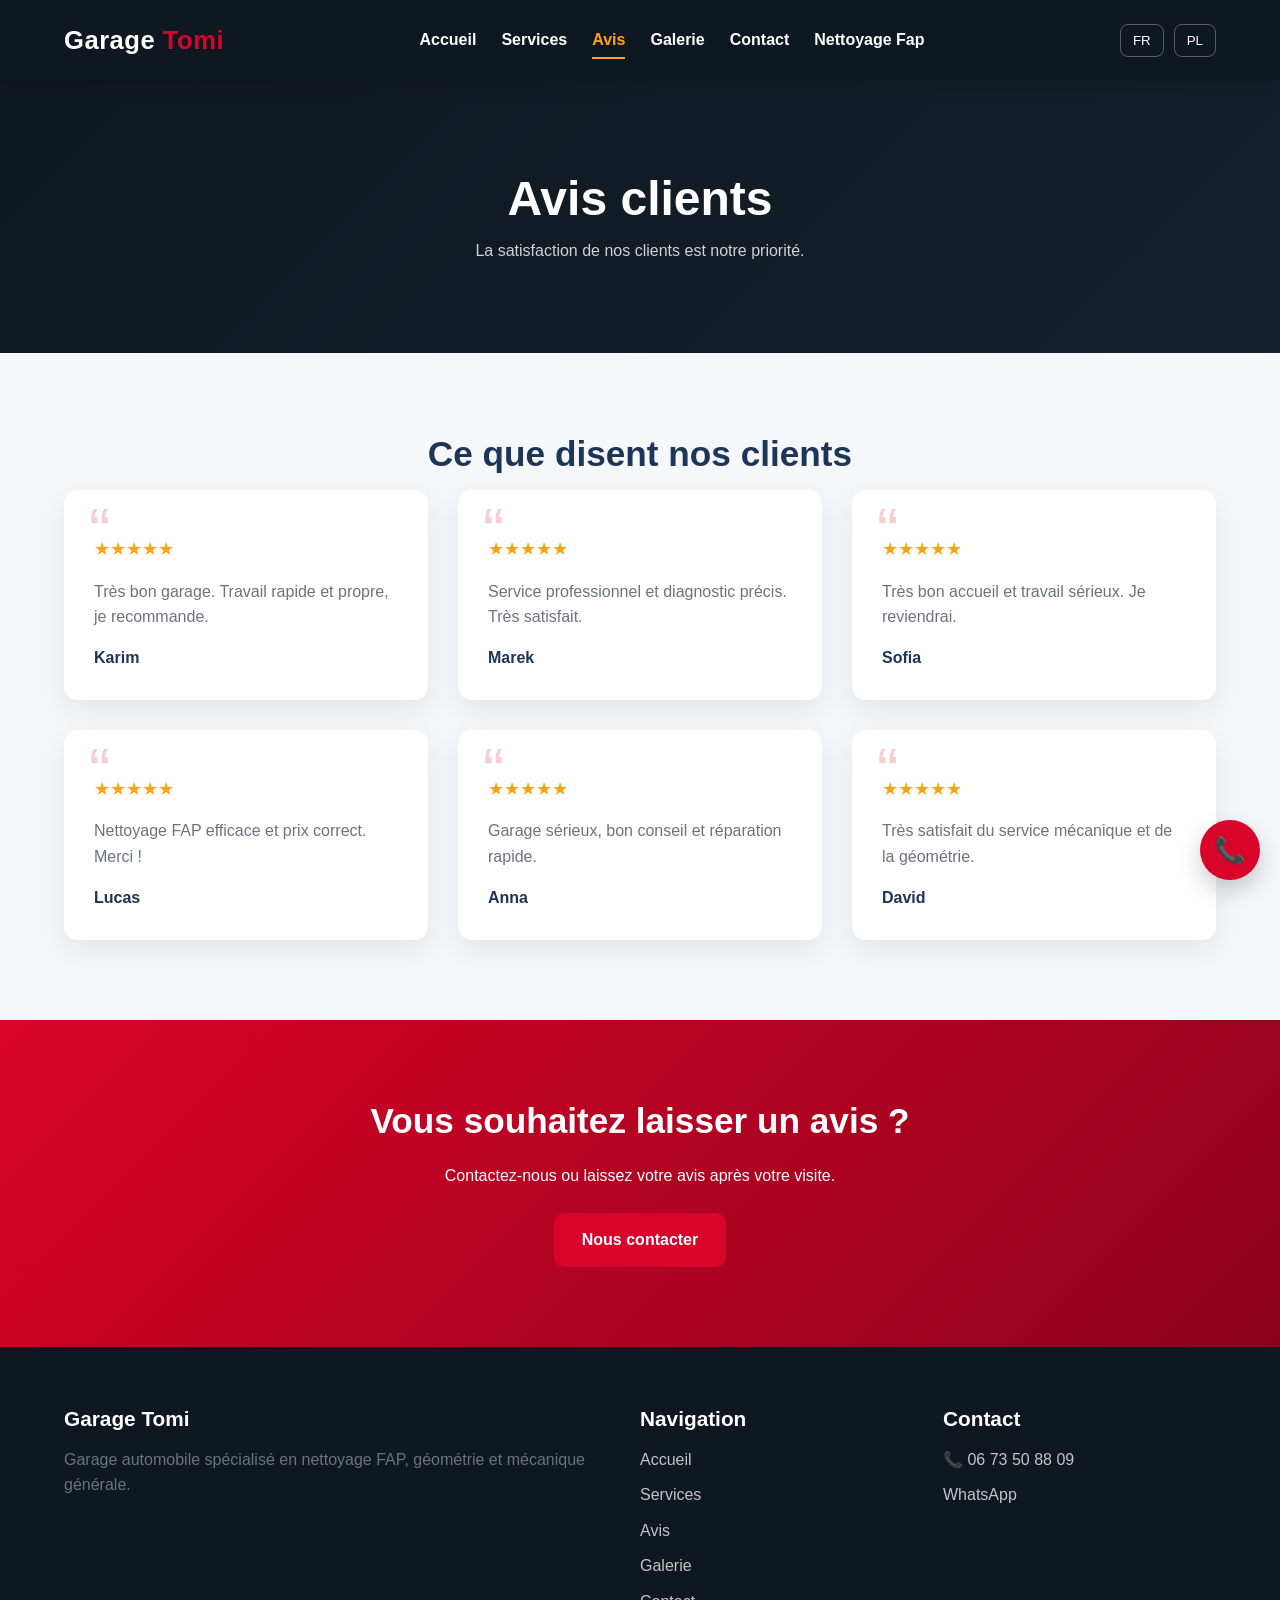
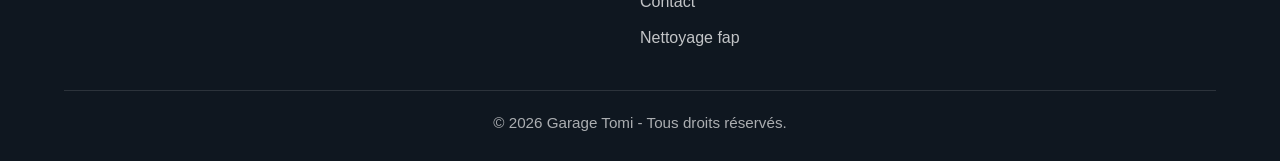
==== avis.html @ 86707fc3 "Update avis.html" ====
<!DOCTYPE html>
<html lang="fr">

<head>

<meta charset="UTF-8">
<meta name="viewport" content="width=device-width, initial-scale=1.0">

<title>Garage Tomi - Avis</title>

<meta name="description" content="Découvrez les avis des clients du Garage Tomi.">

<link rel="stylesheet" href="style.css">

</head>

<body>

<!-- HEADER -->
<header>

<div class="container navbar">

<a href="index.html" class="logo">Garage <span>Tomi</span></a>

<div class="menu-toggle" id="menu-toggle">☰</div>

<nav class="nav-links" id="nav-links">

<a href="index.html" data-fr="Accueil" data-pl="Strona główna">Accueil</a>

<a href="service.html" data-fr="Services" data-pl="Usługi">Services</a>

<a href="avis.html" class="active" data-fr="Avis" data-pl="Opinie">Avis</a>

<a href="galerie.html" data-fr="Galerie" data-pl="Galeria">Galerie</a>

<a href="contact.html" data-fr="Contact" data-pl="Kontakt">Contact</a>

<a href="fap.html" data-fr="Nettoyage Fap" data-pl="Czyszczenie Fap">nettoyage fap</a>
</nav>

<div class="lang-switch">

<button class="lang-btn" onclick="setLanguage('fr')">FR</button>

<button class="lang-btn" onclick="setLanguage('pl')">PL</button>

</div>

</div>

</header>

<div class="menu-overlay" id="menu-overlay"></div>


<!-- HERO -->
<section class="page-banner">

<div class="container">

<h1
data-fr="Avis clients"
data-pl="Opinie klientów">

Avis clients

</h1>

<p
data-fr="La satisfaction de nos clients est notre priorité."
data-pl="Zadowolenie klientów jest dla nas najważniejsze.">

La satisfaction de nos clients est notre priorité.

</p>

</div>

</section>


<!-- AVIS -->
<section>

<div class="container">

<h2
class="section-title"
data-fr="Ce que disent nos clients"
data-pl="Co mówią nasi klienci">

Ce que disent nos clients

</h2>


<div class="grid grid-3">


<div class="card testimonial-card">

<div class="stars">★★★★★</div>

<p
data-fr="Très bon garage. Travail rapide et propre, je recommande."
data-pl="Bardzo dobry warsztat. Szybka i solidna praca, polecam.">

Très bon garage. Travail rapide et propre, je recommande.

</p>

<div class="client-name">Karim</div>

</div>


<div class="card testimonial-card">

<div class="stars">★★★★★</div>

<p
data-fr="Service professionnel et diagnostic précis. Très satisfait."
data-pl="Profesjonalna obsługa i dokładna diagnoza. Jestem bardzo zadowolony.">

Service professionnel et diagnostic précis. Très satisfait.

</p>

<div class="client-name">Marek</div>

</div>


<div class="card testimonial-card">

<div class="stars">★★★★★</div>

<p
data-fr="Très bon accueil et travail sérieux. Je reviendrai."
data-pl="Bardzo miła obsługa i solidna praca. Wrócę ponownie.">

Très bon accueil et travail sérieux. Je reviendrai.

</p>

<div class="client-name">Sofia</div>

</div>


<div class="card testimonial-card">

<div class="stars">★★★★★</div>

<p
data-fr="Nettoyage FAP efficace et prix correct. Merci !"
data-pl="Skuteczne czyszczenie FAP i uczciwa cena. Dziękuję.">

Nettoyage FAP efficace et prix correct.

</p>

<div class="client-name">Lucas</div>

</div>


<div class="card testimonial-card">

<div class="stars">★★★★★</div>

<p
data-fr="Garage sérieux, bon conseil et réparation rapide."
data-pl="Solidny warsztat, dobre doradztwo i szybka naprawa.">

Garage sérieux et réparation rapide.

</p>

<div class="client-name">Anna</div>

</div>


<div class="card testimonial-card">

<div class="stars">★★★★★</div>

<p
data-fr="Très satisfait du service mécanique et de la géométrie."
data-pl="Jestem bardzo zadowolony z serwisu mechanicznego i geometrii.">

Très satisfait du service mécanique et de la géométrie.

</p>

<div class="client-name">David</div>

</div>


</div>

</div>

</section>


<!-- CTA -->
<section class="cta">

<div class="container">

<h2
data-fr="Vous souhaitez laisser un avis ?"
data-pl="Chcesz zostawić opinię?">

Vous souhaitez laisser un avis ?

</h2>

<p
data-fr="Contactez-nous ou laissez votre avis après votre visite."
data-pl="Skontaktuj się z nami lub zostaw opinię po wizycie.">

Contactez-nous ou laissez votre avis.

</p>

<a
href="https://wa.me/33673508809"
target="_blank"
class="btn"
data-fr="Nous contacter"
data-pl="Skontaktuj się z nami">

Nous contacter

</a>

</div>

</section>


<!-- FOOTER -->
<footer>

<div class="container">

<div class="footer-grid">

<div>

<h3 class="footer-title">Garage Tomi</h3>

<p
data-fr="Garage automobile spécialisé en nettoyage FAP, géométrie et mécanique générale."
data-pl="Warsztat samochodowy specjalizujący się w czyszczeniu FAP, geometrii i mechanice ogólnej.">

Garage automobile spécialisé en nettoyage FAP, géométrie et mécanique générale.

</p>

</div>


<div>

<h3
class="footer-title"
data-fr="Navigation"
data-pl="Nawigacja">

Navigation

</h3>

<div class="footer-links">

<a href="index.html">Accueil</a>
<a href="service.html">Services</a>
<a href="avis.html">Avis</a>
<a href="galerie.html">Galerie</a>
<a href="contact.html">Contact</a>
<a href="fap.html">Nettoyage fap</a></div>

</div>


<div>

<h3
class="footer-title"
data-fr="Contact"
data-pl="Kontakt">

Contact

</h3>

<div class="footer-links">

<a href="tel:+33673508809">📞 06 73 50 88 09</a>

<a href="https://wa.me/33673508809" target="_blank">
WhatsApp
</a>

</div>

</div>

</div>


<div
class="footer-bottom"
data-fr="© 2026 Garage Tomi - Tous droits réservés."
data-pl="© 2026 Garage Tomi - Wszelkie prawa zastrzeżone.">

© 2026 Garage Tomi - Tous droits réservés.

</div>

</div>

</footer>


<a href="tel:+33673508809" class="floating-phone">
📞
</a>

<script src="script.js"></script>

</body>

</html>
---- style.css ----
/* =========================
   RESET & BASE
========================= */
* {
  margin: 0;
  padding: 0;
  box-sizing: border-box;
}

:root {
  --bg-dark: #0f1720;
  --bg-dark-2: #16212b;
  --bg-light: #f5f7fa;
  --white: #ffffff;
  --text: #1f2937;
  --text-light: #6b7280;
  --primary: #d90429;
  --primary-hover: #b00322;
  --secondary: #1d3557;
  --accent: #fca311;
  --border: #e5e7eb;
  --shadow: 0 10px 30px rgba(0, 0, 0, 0.08);
  --radius: 14px;
  --transition: 0.3s ease;
  --container: 1200px;
}

html {
  scroll-behavior: smooth;
}

body {
  font-family: Arial, Helvetica, sans-serif;
  background: var(--bg-light);
  color: var(--text);
  line-height: 1.6;
}

/* =========================
   GLOBAL
========================= */
.container {
  width: 90%;
  max-width: var(--container);
  margin: 0 auto;
}

section {
  padding: 80px 0;
}

h1, h2, h3, h4 {
  line-height: 1.2;
  color: var(--secondary);
}

h1 {
  font-size: 3rem;
  margin-bottom: 20px;
}

h2 {
  font-size: 2.2rem;
  margin-bottom: 20px;
  text-align: center;
}

h3 {
  font-size: 1.3rem;
  margin-bottom: 12px;
}

p {
  color: var(--text-light);
  margin-bottom: 15px;
}

a {
  text-decoration: none;
  color: inherit;
}

img {
  width: 100%;
  display: block;
  border-radius: 12px;
}

ul {
  list-style: none;
}

.section-title {
  text-align: center;
  margin-bottom: 15px;
}

.section-subtitle {
  max-width: 700px;
  margin: 0 auto 50px;
  text-align: center;
  color: var(--text-light);
}

/* =========================
   BUTTONS
========================= */
.btn {
  display: inline-block;
  padding: 14px 28px;
  background: var(--primary);
  color: var(--white);
  border: none;
  border-radius: 10px;
  font-weight: bold;
  cursor: pointer;
  transition: var(--transition);
}

.btn:hover {
  background: var(--primary-hover);
  transform: translateY(-2px);
}

.btn-outline {
  display: inline-block;
  padding: 14px 28px;
  border: 2px solid var(--primary);
  color: var(--primary);
  border-radius: 10px;
  font-weight: bold;
  cursor: pointer;
  transition: var(--transition);
  background: transparent;
}

.btn-outline:hover {
  background: var(--primary);
  color: var(--white);
}

/* =========================
   HEADER / NAVBAR
========================= */
header {
  background: var(--bg-dark);
  color: var(--white);
  position: sticky;
  top: 0;
  z-index: 1000;
  box-shadow: 0 4px 20px rgba(0, 0, 0, 0.15);
}

.navbar {
  min-height: 80px;
  display: flex;
  align-items: center;
  justify-content: space-between;
  gap: 20px;
}

.logo {
  font-size: 1.6rem;
  font-weight: bold;
  color: var(--white);
  letter-spacing: 0.5px;
}

.logo span {
  color: var(--primary);
}

.nav-links {
  display: flex;
  align-items: center;
  gap: 25px;
}

.nav-links a {
  color: var(--white);
  font-weight: 600;
  transition: var(--transition);
  position: relative;
}

.nav-links a:hover,
.nav-links a.active {
  color: var(--accent);
}

.nav-links a::after {
  content: "";
  position: absolute;
  left: 0;
  bottom: -6px;
  width: 0;
  height: 2px;
  background: var(--accent);
  transition: var(--transition);
}

.nav-links a:hover::after,
.nav-links a.active::after {
  width: 100%;
}

.lang-switch {
  display: flex;
  gap: 10px;
}

.lang-btn {
  background: transparent;
  color: var(--white);
  border: 1px solid rgba(255,255,255,0.3);
  padding: 8px 12px;
  border-radius: 8px;
  cursor: pointer;
  transition: var(--transition);
}

.lang-btn:hover {
  background: var(--primary);
  border-color: var(--primary);
}

.menu-toggle {
  display: none;
  font-size: 1.8rem;
  color: var(--white);
  cursor: pointer;
}

/* =========================
   HERO
========================= */
.hero {
  background:
    linear-gradient(rgba(15, 23, 32, 0.75), rgba(15, 23, 32, 0.75)),
    url("https://images.unsplash.com/photo-1613214149922-f1809c99b414?auto=format&fit=crop&w=1600&q=80") center/cover no-repeat;
  color: var(--white);
  min-height: 88vh;
  display: flex;
  align-items: center;
}

.hero-content {
  max-width: 700px;
}

.hero h1 {
  color: var(--white);
  font-size: 3.4rem;
}

.hero p {
  color: rgba(255,255,255,0.85);
  font-size: 1.1rem;
  margin-bottom: 30px;
}

.hero-buttons {
  display: flex;
  flex-wrap: wrap;
  gap: 15px;
}

.hero .btn-outline {
  border-color: var(--white);
  color: var(--white);
}

.hero .btn-outline:hover {
  background: var(--white);
  color: var(--bg-dark);
}

/* =========================
   PAGE BANNER
========================= */
.page-banner {
  background: linear-gradient(135deg, var(--bg-dark), var(--bg-dark-2));
  color: var(--white);
  padding: 90px 0;
  text-align: center;
}

.page-banner h1 {
  color: var(--white);
  margin-bottom: 10px;
}

.page-banner p {
  color: rgba(255,255,255,0.8);
  max-width: 700px;
  margin: 0 auto;
}

/* =========================
   CARDS / BOXES
========================= */
.grid {
  display: grid;
  gap: 30px;
}

.grid-2 {
  grid-template-columns: repeat(2, 1fr);
}

.grid-3 {
  grid-template-columns: repeat(3, 1fr);
}

.card {
  background: var(--white);
  border-radius: var(--radius);
  padding: 30px;
  box-shadow: var(--shadow);
  transition: var(--transition);
}

.card:hover {
  transform: translateY(-6px);
}

.service-card {
  text-align: left;
  border-top: 5px solid var(--primary);
}

.service-icon {
  font-size: 2rem;
  margin-bottom: 15px;
}

.service-card p {
  margin-bottom: 20px;
}

.service-list li {
  margin-bottom: 10px;
  color: var(--text-light);
  position: relative;
  padding-left: 22px;
}

.service-list li::before {
  content: "✔";
  color: var(--primary);
  position: absolute;
  left: 0;
  top: 0;
  font-weight: bold;
}

/* =========================
   INFO STRIP
========================= */
.info-strip {
  background: var(--primary);
  color: var(--white);
  padding: 18px 0;
}

.info-strip .container {
  display: flex;
  justify-content: space-between;
  gap: 20px;
  flex-wrap: wrap;
}

.info-item {
  font-weight: bold;
}

/* =========================
   ABOUT / CONTENT BLOCK
========================= */
.content-block {
  display: grid;
  grid-template-columns: 1fr 1fr;
  gap: 40px;
  align-items: center;
}

.content-text h2 {
  text-align: left;
}

.content-text p {
  margin-bottom: 18px;
}

.highlight-box {
  background: var(--white);
  border-left: 5px solid var(--accent);
  padding: 20px;
  border-radius: 12px;
  box-shadow: var(--shadow);
  margin-top: 20px;
}

/* =========================
   STATS
========================= */
.stats {
  background: var(--secondary);
  color: var(--white);
}

.stats h2,
.stats h3,
.stats p {
  color: var(--white);
}

.stats-grid {
  display: grid;
  grid-template-columns: repeat(4, 1fr);
  gap: 25px;
  margin-top: 40px;
}

.stat-box {
  background: rgba(255,255,255,0.08);
  padding: 30px;
  border-radius: 14px;
  text-align: center;
}

.stat-box h3 {
  font-size: 2rem;
  margin-bottom: 8px;
}

/* =========================
   TESTIMONIALS / AVIS
========================= */
.testimonial-card {
  position: relative;
  padding-top: 45px;
}

.testimonial-card::before {
  content: "“";
  position: absolute;
  top: 10px;
  left: 25px;
  font-size: 4rem;
  color: var(--primary);
  opacity: 0.2;
  line-height: 1;
}

.stars {
  color: var(--accent);
  margin-bottom: 15px;
  font-size: 1.1rem;
}

.client-name {
  margin-top: 15px;
  font-weight: bold;
  color: var(--secondary);
}

/* =========================
   GALLERY
========================= */
.gallery-grid {
  display: grid;
  grid-template-columns: repeat(3, 1fr);
  gap: 20px;
}

.gallery-item {
  overflow: hidden;
  border-radius: 14px;
  box-shadow: var(--shadow);
  background: var(--white);
}

.gallery-item img {
  height: 260px;
  object-fit: cover;
  transition: var(--transition);
}

.gallery-item:hover img {
  transform: scale(1.06);
}

/* =========================
   CONTACT
========================= */
.contact-wrapper {
  display: grid;
  grid-template-columns: 1fr 1fr;
  gap: 35px;
}

.contact-info .card,
.contact-form .card {
  height: 100%;
}

.contact-info-item {
  margin-bottom: 20px;
}

.contact-info-item strong {
  display: block;
  margin-bottom: 6px;
  color: var(--secondary);
}

form {
  display: grid;
  gap: 18px;
}

input,
textarea,
select {
  width: 100%;
  padding: 14px 16px;
  border: 1px solid var(--border);
  border-radius: 10px;
  outline: none;
  font-size: 1rem;
  transition: var(--transition);
  background: #fff;
}

input:focus,
textarea:focus,
select:focus {
  border-color: var(--primary);
  box-shadow: 0 0 0 4px rgba(217, 4, 41, 0.08);
}

textarea {
  min-height: 140px;
  resize: vertical;
}

/* =========================
   MAP
========================= */
.map-box {
  margin-top: 30px;
  border-radius: 14px;
  overflow: hidden;
  box-shadow: var(--shadow);
}

.map-box iframe {
  width: 100%;
  height: 320px;
  border: 0;
}

/* =========================
   CTA
========================= */
.cta {
  background: linear-gradient(135deg, var(--primary), #8d021b);
  color: var(--white);
  text-align: center;
}

.cta h2,
.cta p {
  color: var(--white);
}

.cta p {
  max-width: 700px;
  margin: 0 auto 25px;
}

/* =========================
   FOOTER
========================= */
footer {
  background: var(--bg-dark);
  color: rgba(255,255,255,0.85);
  padding: 60px 0 25px;
}

.footer-grid {
  display: grid;
  grid-template-columns: 2fr 1fr 1fr;
  gap: 30px;
  margin-bottom: 30px;
}

.footer-title {
  color: var(--white);
  margin-bottom: 15px;
}

.footer-links a {
  display: block;
  margin-bottom: 10px;
  color: rgba(255,255,255,0.75);
  transition: var(--transition);
}

.footer-links a:hover {
  color: var(--accent);
}

.footer-bottom {
  border-top: 1px solid rgba(255,255,255,0.12);
  padding-top: 20px;
  text-align: center;
  color: rgba(255,255,255,0.65);
  font-size: 0.95rem;
}

/* =========================
   UTILITIES
========================= */
.text-center {
  text-align: center;
}

.mt-20 { margin-top: 20px; }
.mt-30 { margin-top: 30px; }
.mt-40 { margin-top: 40px; }
.mb-20 { margin-bottom: 20px; }
.mb-30 { margin-bottom: 30px; }

/* =========================
   RESPONSIVE
========================= */
@media (max-width: 992px) {
  .grid-3,
  .gallery-grid,
  .stats-grid,
  .footer-grid {
    grid-template-columns: repeat(2, 1fr);
  }

  .content-block,
  .contact-wrapper,
  .grid-2 {
    grid-template-columns: 1fr;
  }

  .hero h1 {
    font-size: 2.7rem;
  }
}

@media (max-width: 768px) {
  .menu-toggle {
    display: block;
  }

  .navbar {
    flex-wrap: wrap;
    padding: 15px 0;
  }

  .nav-links {
    display: none;
    width: 100%;
    flex-direction: column;
    align-items: flex-start;
    background: var(--bg-dark);
    padding: 20px 0 10px;
  }

  .nav-links.show {
    display: flex;
  }

  .lang-switch {
    margin-top: 10px;
  }

  .hero {
    min-height: 78vh;
  }

  .hero h1 {
    font-size: 2.2rem;
  }

  .hero-buttons {
    flex-direction: column;
    align-items: flex-start;
  }

  section {
    padding: 65px 0;
  }

  h2 {
    font-size: 1.8rem;
  }
}

@media (max-width: 576px) {
  .grid-3,
  .gallery-grid,
  .stats-grid,
  .footer-grid {
    grid-template-columns: 1fr;
  }

  .info-strip .container {
    flex-direction: column;
    align-items: flex-start;
  }

  .hero h1 {
    font-size: 1.9rem;
  }

  .btn,
  .btn-outline {
    width: 100%;
    text-align: center;
  }
}
/* =========================
   FLOATING PHONE BUTTON
========================= */

.floating-phone {
  position: fixed;
  right: 20px;
  bottom: 20px;
  width: 60px;
  height: 60px;
  border-radius: 50%;
  background: var(--primary);
  color: var(--white);
  display: flex;
  align-items: center;
  justify-content: center;
  font-size: 1.6rem;
  box-shadow: 0 10px 25px rgba(0,0,0,0.2);
  z-index: 1200;
  transition: 0.3s;
}

.floating-phone:hover {
  transform: scale(1.1);
  background: var(--primary-hover);
}
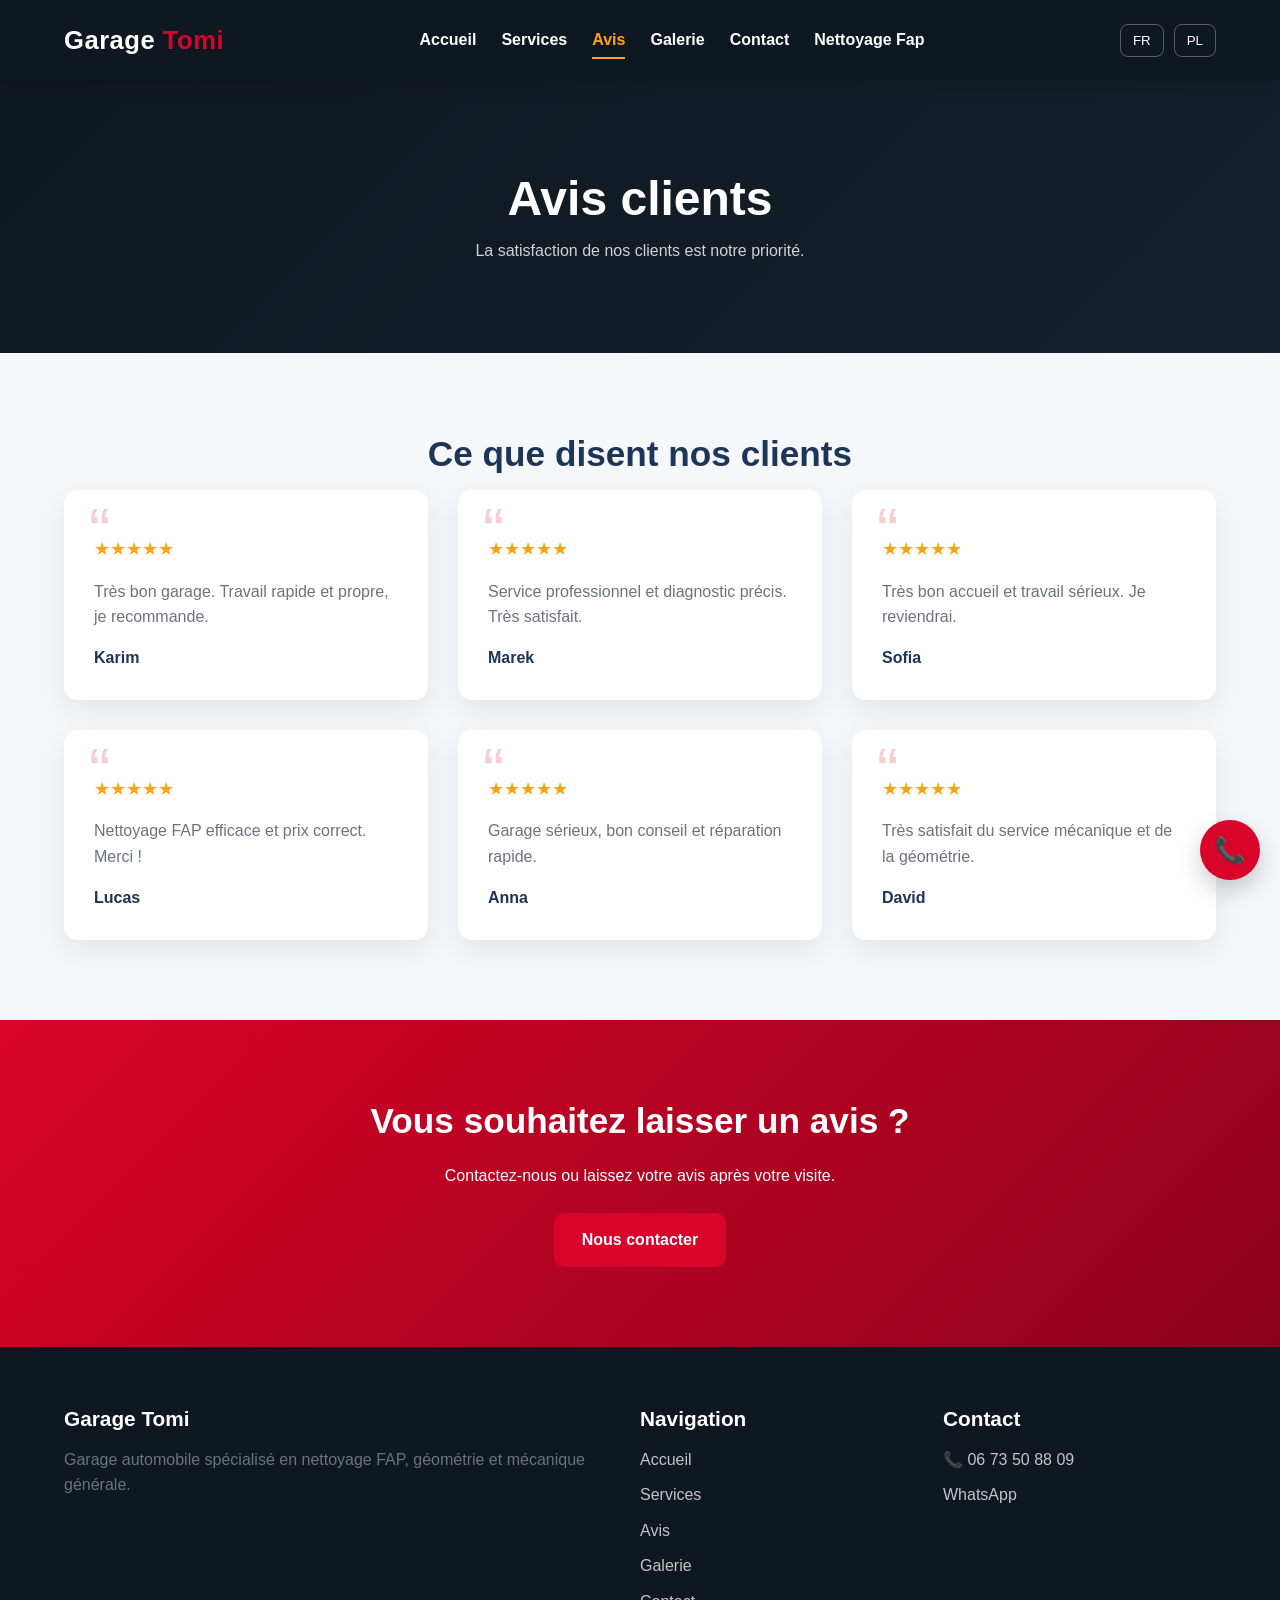
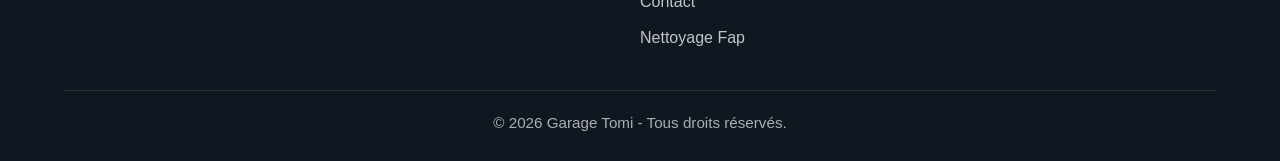
==== commit 5325672a: "Update avis.html" ====
--- a/avis.html
+++ b/avis.html
@@ -285,7 +285,7 @@
 <a href="avis.html">Avis</a>
 <a href="galerie.html">Galerie</a>
 <a href="contact.html">Contact</a>
-<a href="fap.html">Nettoyage fap</a></div>
+<a href="fap.html">Nettoyage Fap</a></div>
 
 </div>
 
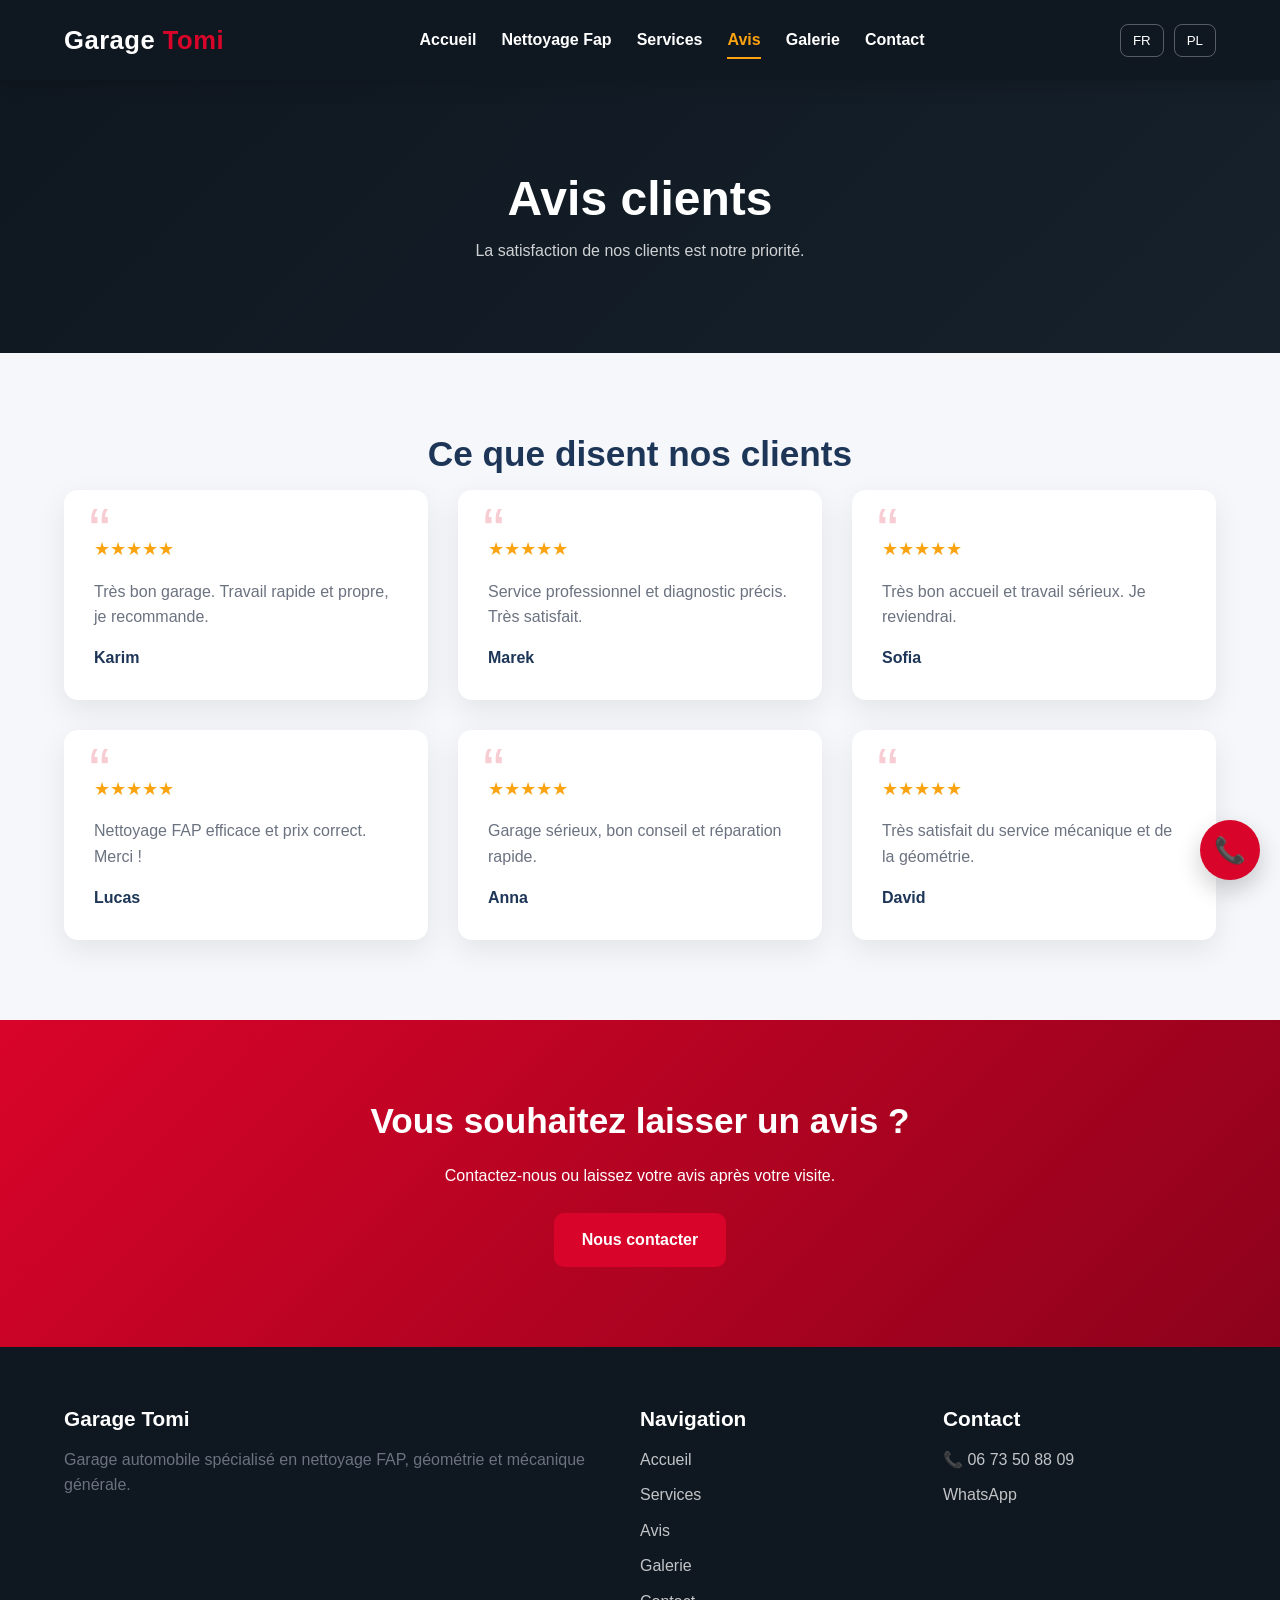
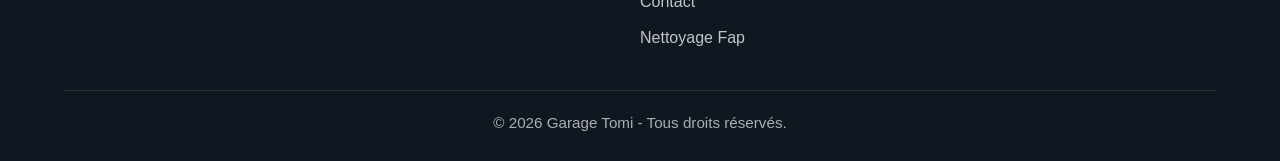
==== commit 5a528379: "Update avis.html" ====
--- a/avis.html
+++ b/avis.html
@@ -28,6 +28,8 @@
 <nav class="nav-links" id="nav-links">
 
 <a href="index.html" data-fr="Accueil" data-pl="Strona główna">Accueil</a>
+  
+<a href="fap.html" data-fr="Nettoyage Fap" data-pl="Czyszczenie Fap">Nettoyage Fap</a>
 
 <a href="service.html" data-fr="Services" data-pl="Usługi">Services</a>
 
@@ -36,8 +38,6 @@
 <a href="galerie.html" data-fr="Galerie" data-pl="Galeria">Galerie</a>
 
 <a href="contact.html" data-fr="Contact" data-pl="Kontakt">Contact</a>
-
-<a href="fap.html" data-fr="Nettoyage Fap" data-pl="Czyszczenie Fap">nettoyage fap</a>
 </nav>
 
 <div class="lang-switch">
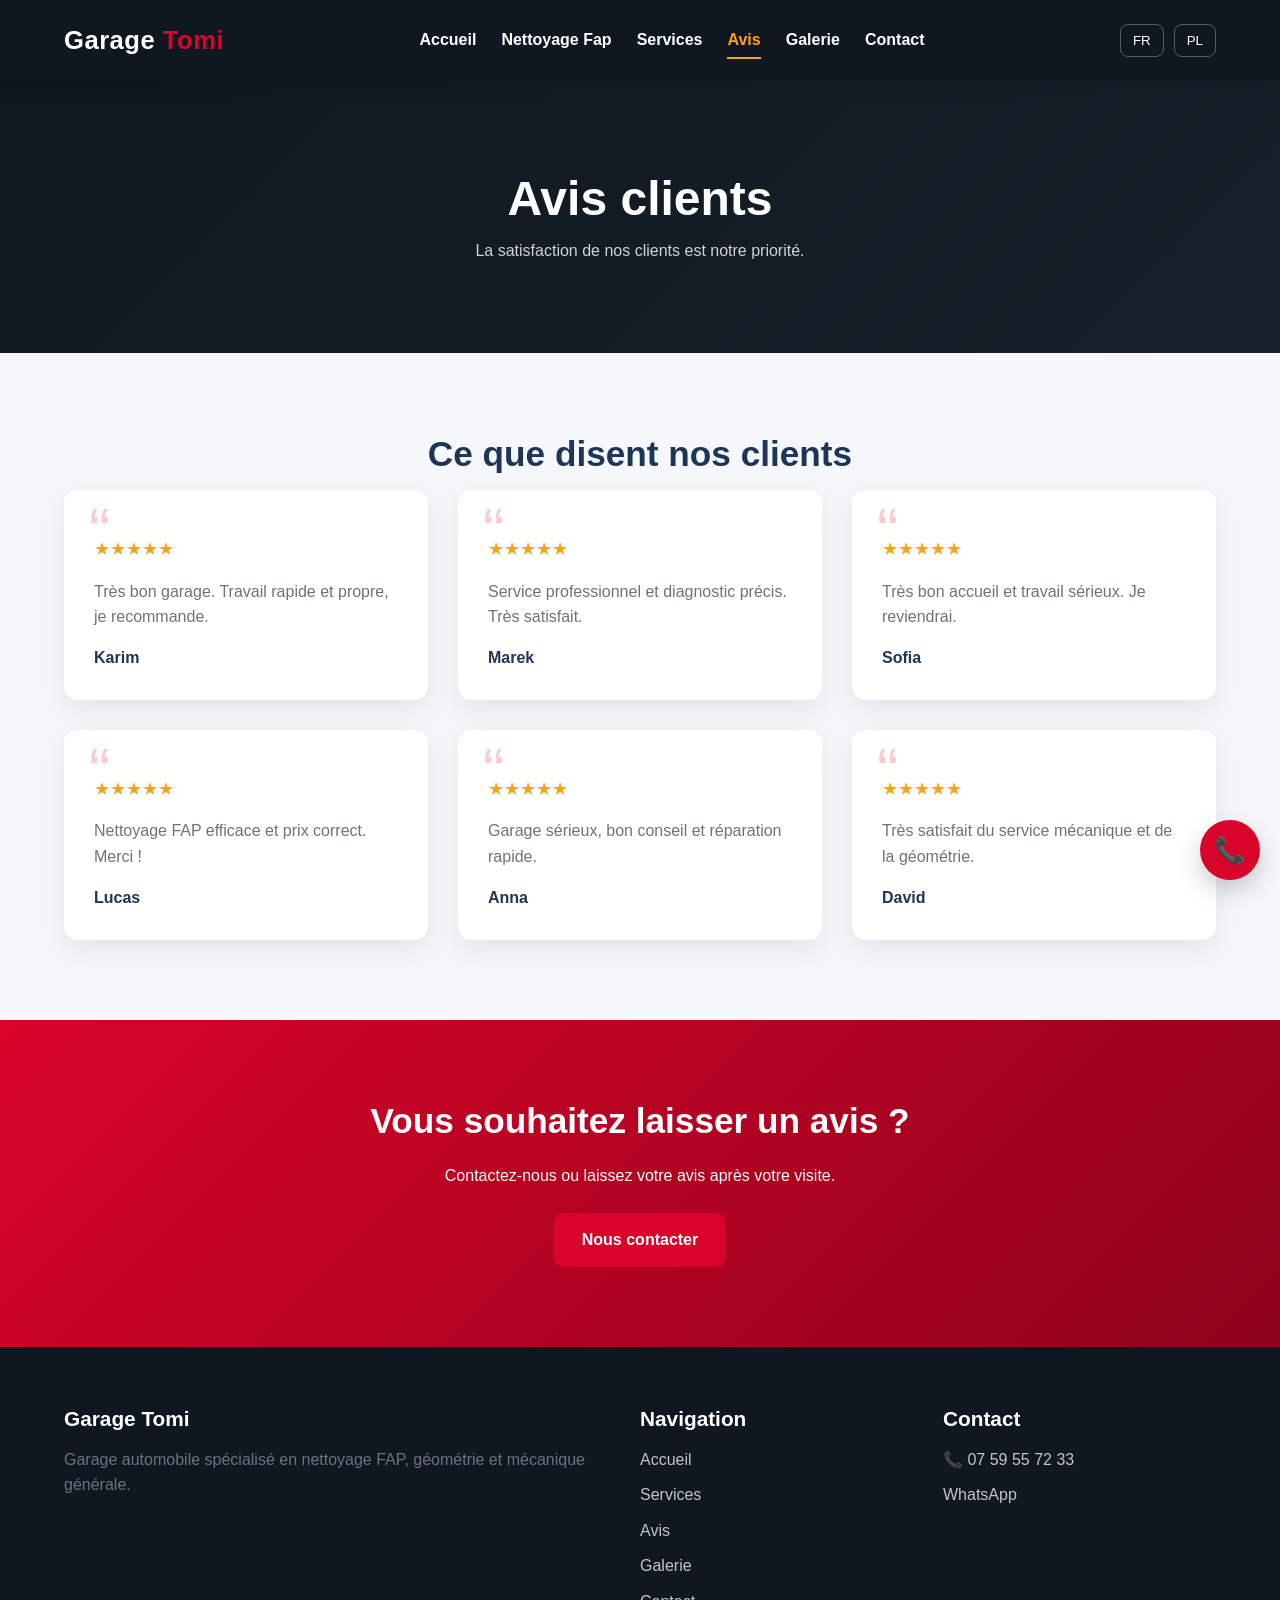
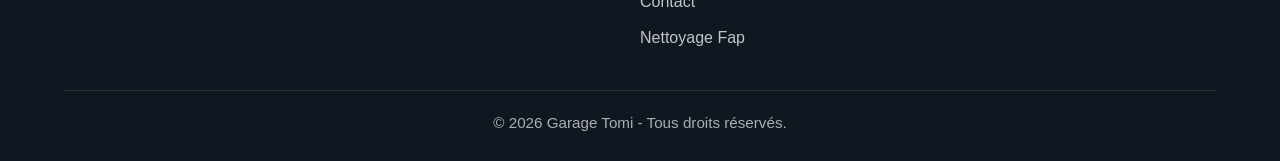
==== commit 4ef9acc4: "Update avis.html" ====
--- a/avis.html
+++ b/avis.html
@@ -230,7 +230,7 @@
 </p>
 
 <a
-href="https://wa.me/33673508809"
+href="https://wa.me/33759557233"
 target="_blank"
 class="btn"
 data-fr="Nous contacter"
@@ -303,9 +303,9 @@
 
 <div class="footer-links">
 
-<a href="tel:+33673508809">📞 06 73 50 88 09</a>
-
-<a href="https://wa.me/33673508809" target="_blank">
+<a href="tel:+33759557233">📞 07 59 55 72 33</a>
+
+<a href="https://wa.me/33759557233" target="_blank">
 WhatsApp
 </a>
 
@@ -330,7 +330,7 @@
 </footer>
 
 
-<a href="tel:+33673508809" class="floating-phone">
+<a href="tel:+33759557233" class="floating-phone">
 📞
 </a>
 
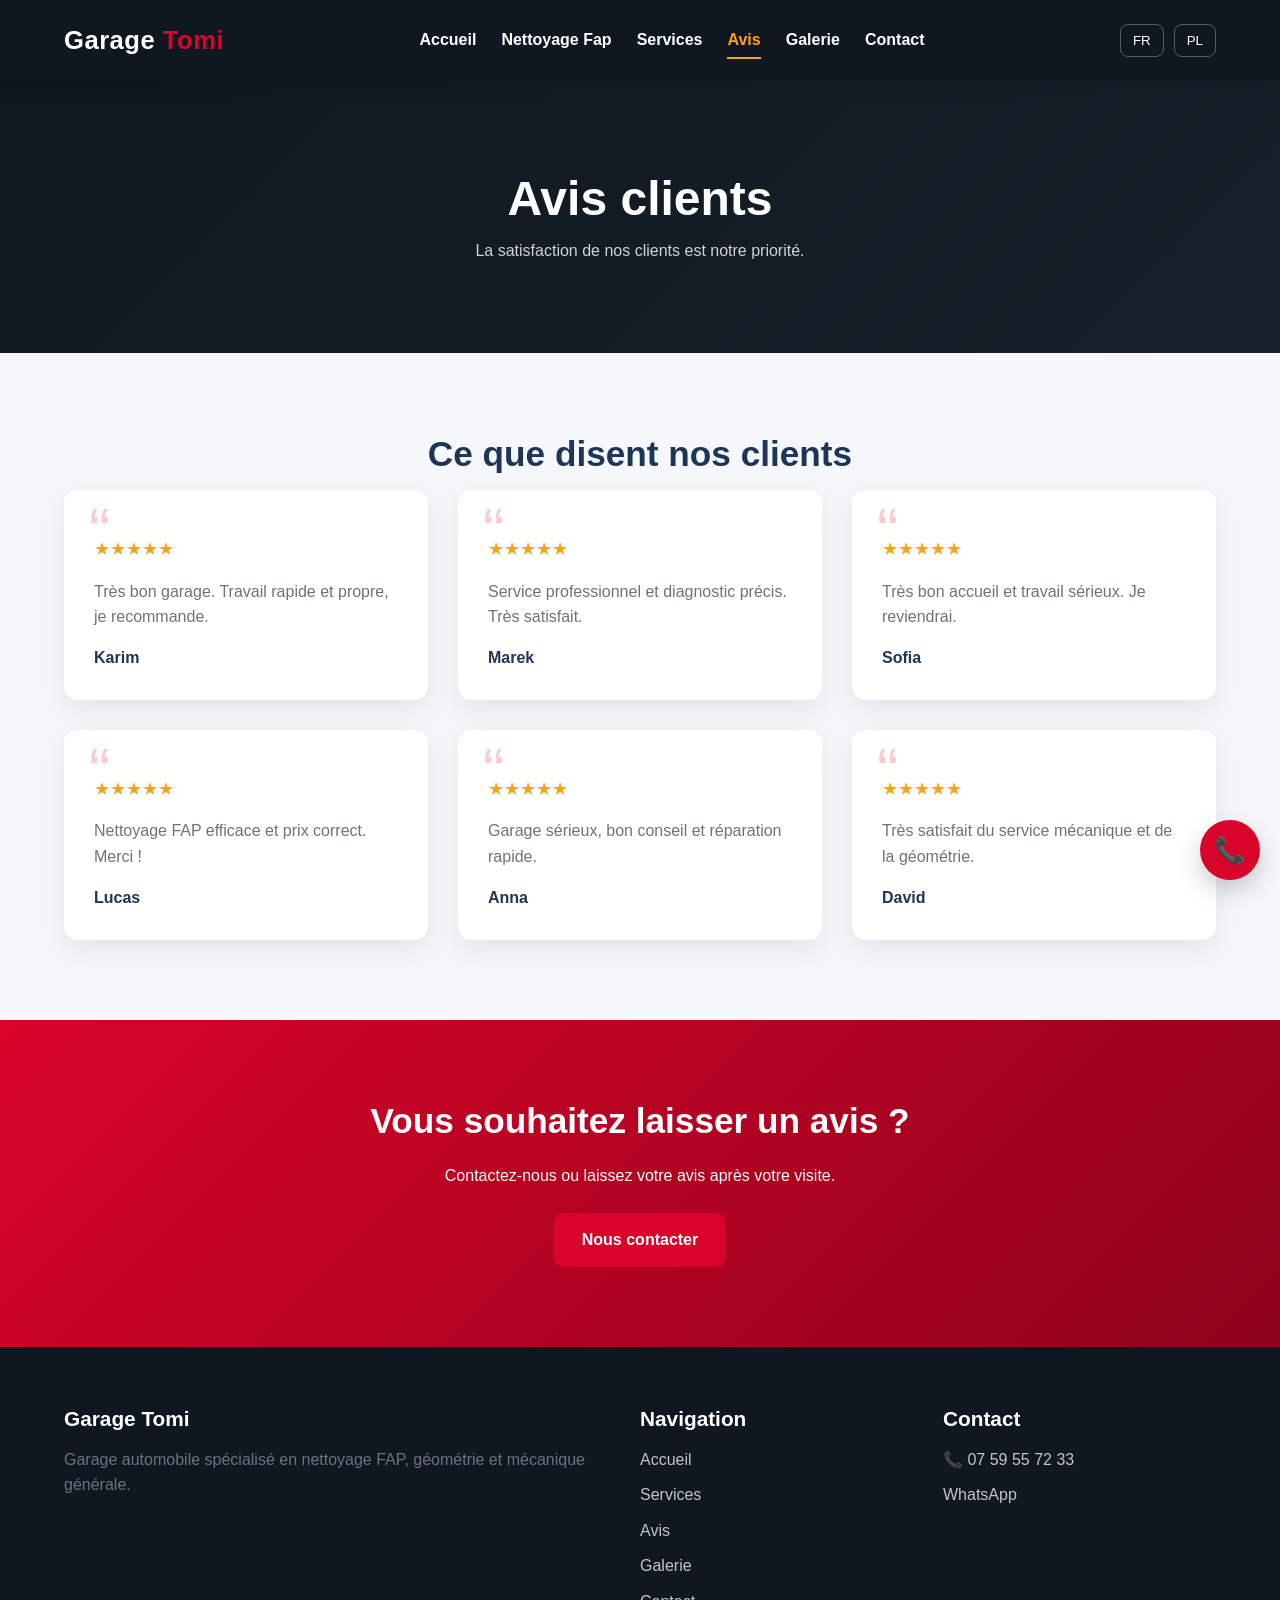
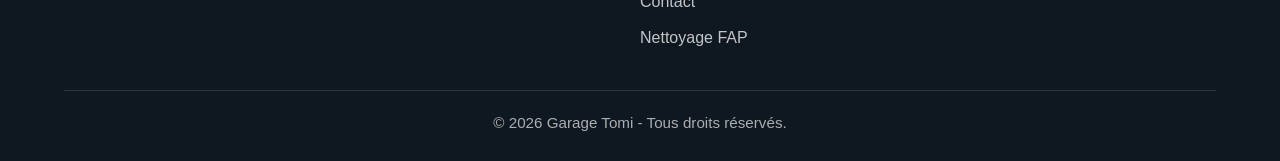
==== commit e84527ed: "Corrections : images cassées, numéro, traductions PL, pied de page - Remplace la photo Unsplash mort" ====
--- a/avis.html
+++ b/avis.html
@@ -158,7 +158,7 @@
 data-fr="Nettoyage FAP efficace et prix correct. Merci !"
 data-pl="Skuteczne czyszczenie FAP i uczciwa cena. Dziękuję.">
 
-Nettoyage FAP efficace et prix correct.
+Nettoyage FAP efficace et prix correct. Merci !
 
 </p>
 
@@ -175,7 +175,7 @@
 data-fr="Garage sérieux, bon conseil et réparation rapide."
 data-pl="Solidny warsztat, dobre doradztwo i szybka naprawa.">
 
-Garage sérieux et réparation rapide.
+Garage sérieux, bon conseil et réparation rapide.
 
 </p>
 
@@ -225,7 +225,7 @@
 data-fr="Contactez-nous ou laissez votre avis après votre visite."
 data-pl="Skontaktuj się z nami lub zostaw opinię po wizycie.">
 
-Contactez-nous ou laissez votre avis.
+Contactez-nous ou laissez votre avis après votre visite.
 
 </p>
 
@@ -280,12 +280,12 @@
 
 <div class="footer-links">
 
-<a href="index.html">Accueil</a>
-<a href="service.html">Services</a>
-<a href="avis.html">Avis</a>
-<a href="galerie.html">Galerie</a>
-<a href="contact.html">Contact</a>
-<a href="fap.html">Nettoyage Fap</a></div>
+<a href="index.html" data-fr="Accueil" data-pl="Strona główna">Accueil</a>
+<a href="service.html" data-fr="Services" data-pl="Usługi">Services</a>
+<a href="avis.html" data-fr="Avis" data-pl="Opinie">Avis</a>
+<a href="galerie.html" data-fr="Galerie" data-pl="Galeria">Galerie</a>
+<a href="contact.html" data-fr="Contact" data-pl="Kontakt">Contact</a>
+<a href="fap.html" data-fr="Nettoyage FAP" data-pl="Czyszczenie FAP">Nettoyage FAP</a></div>
 
 </div>
 
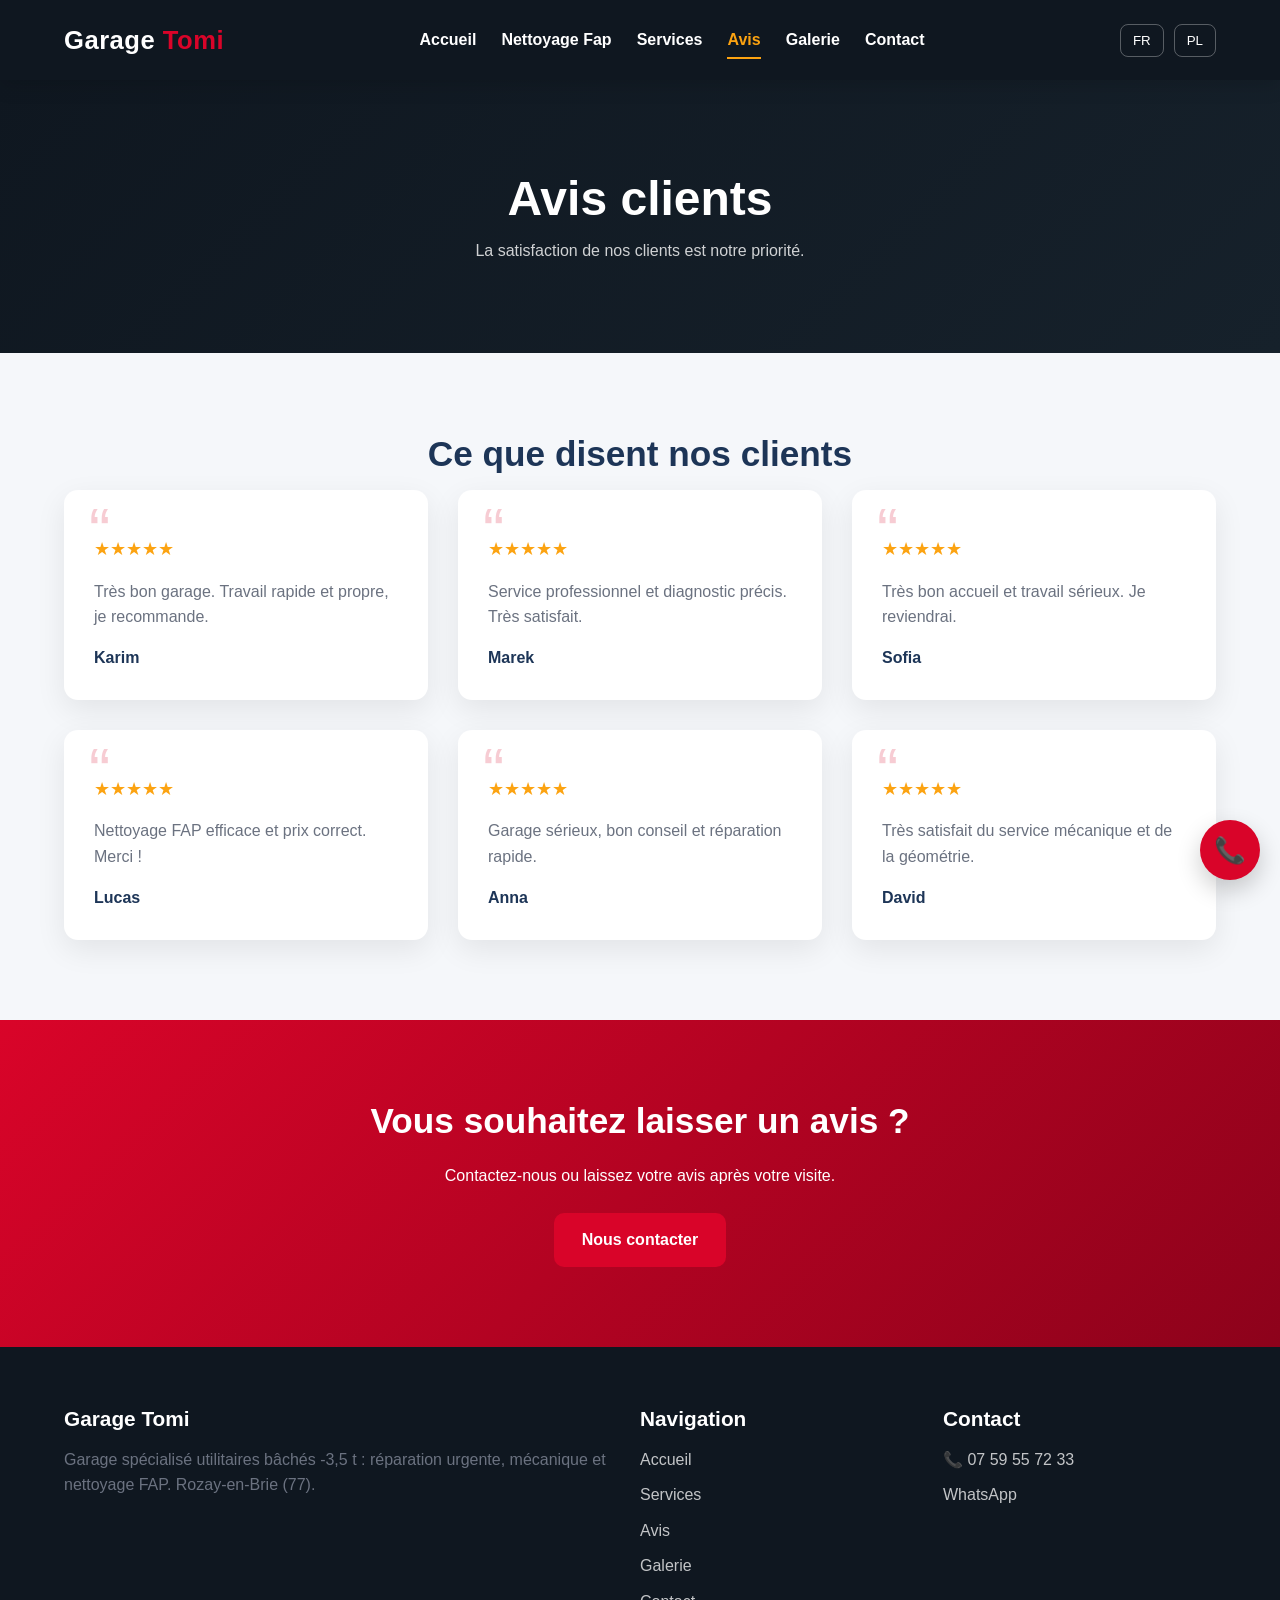
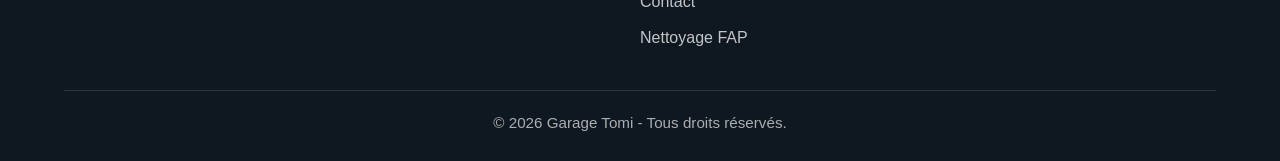
==== commit 79ddbdf0: "Repositionnement : garage utilitaires bâchés -3,5 t et réparation urgente - Accueil réécrit : bâchés" ====
--- a/avis.html
+++ b/avis.html
@@ -257,10 +257,9 @@
 <h3 class="footer-title">Garage Tomi</h3>
 
 <p
-data-fr="Garage automobile spécialisé en nettoyage FAP, géométrie et mécanique générale."
-data-pl="Warsztat samochodowy specjalizujący się w czyszczeniu FAP, geometrii i mechanice ogólnej.">
-
-Garage automobile spécialisé en nettoyage FAP, géométrie et mécanique générale.
+data-fr="Garage spécialisé utilitaires bâchés -3,5 t : réparation urgente, mécanique et nettoyage FAP. Rozay-en-Brie (77)."
+            data-pl="Warsztat specjalizujący się w busach z plandeką do 3,5 t: pilne naprawy, mechanika i czyszczenie FAP. Rozay-en-Brie (77).">
+            Garage spécialisé utilitaires bâchés -3,5 t : réparation urgente, mécanique et nettoyage FAP. Rozay-en-Brie (77).
 
 </p>
 
--- a/style.css
+++ b/style.css
@@ -237,7 +237,7 @@
 .hero {
   background:
     linear-gradient(rgba(15, 23, 32, 0.75), rgba(15, 23, 32, 0.75)),
-    url("https://images.unsplash.com/photo-1613214149922-f1809c99b414?auto=format&fit=crop&w=1600&q=80") center/cover no-repeat;
+    url("images/laweta.jpeg") center/cover no-repeat;
   color: var(--white);
   min-height: 88vh;
   display: flex;
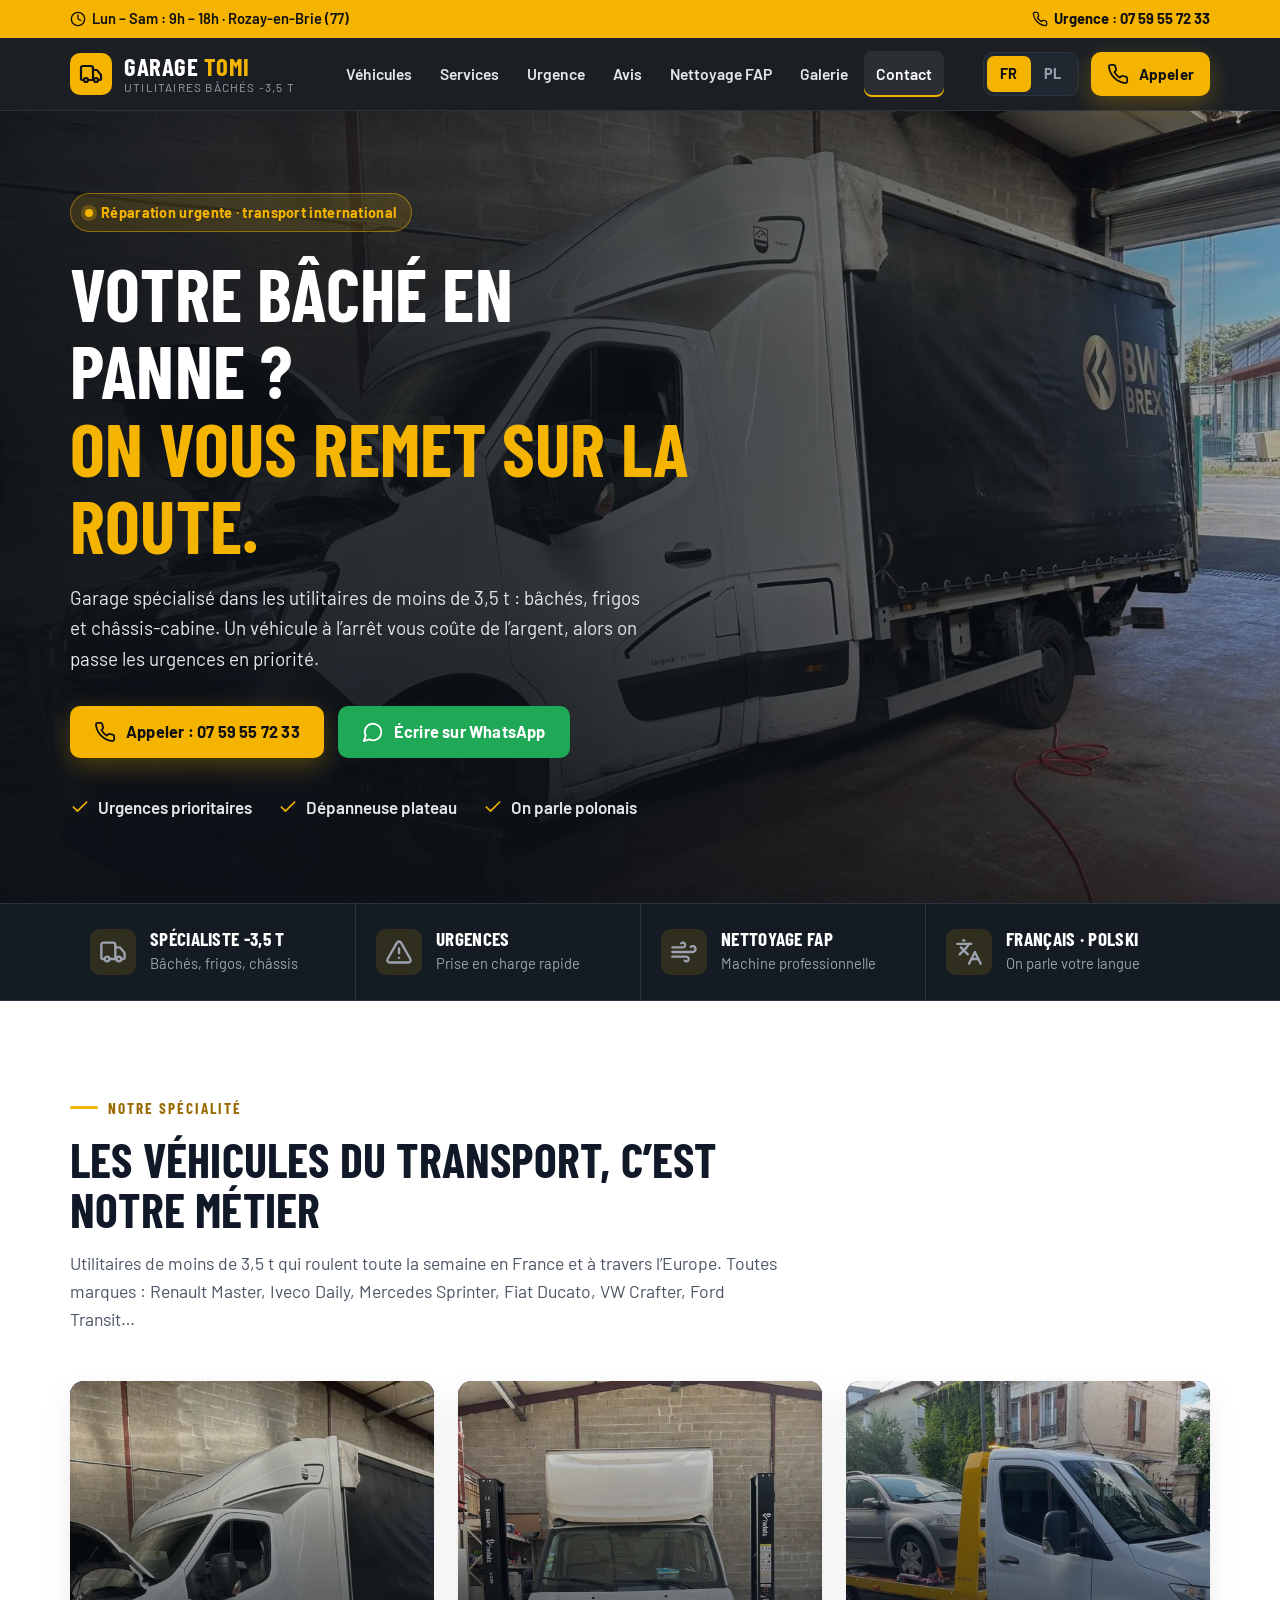
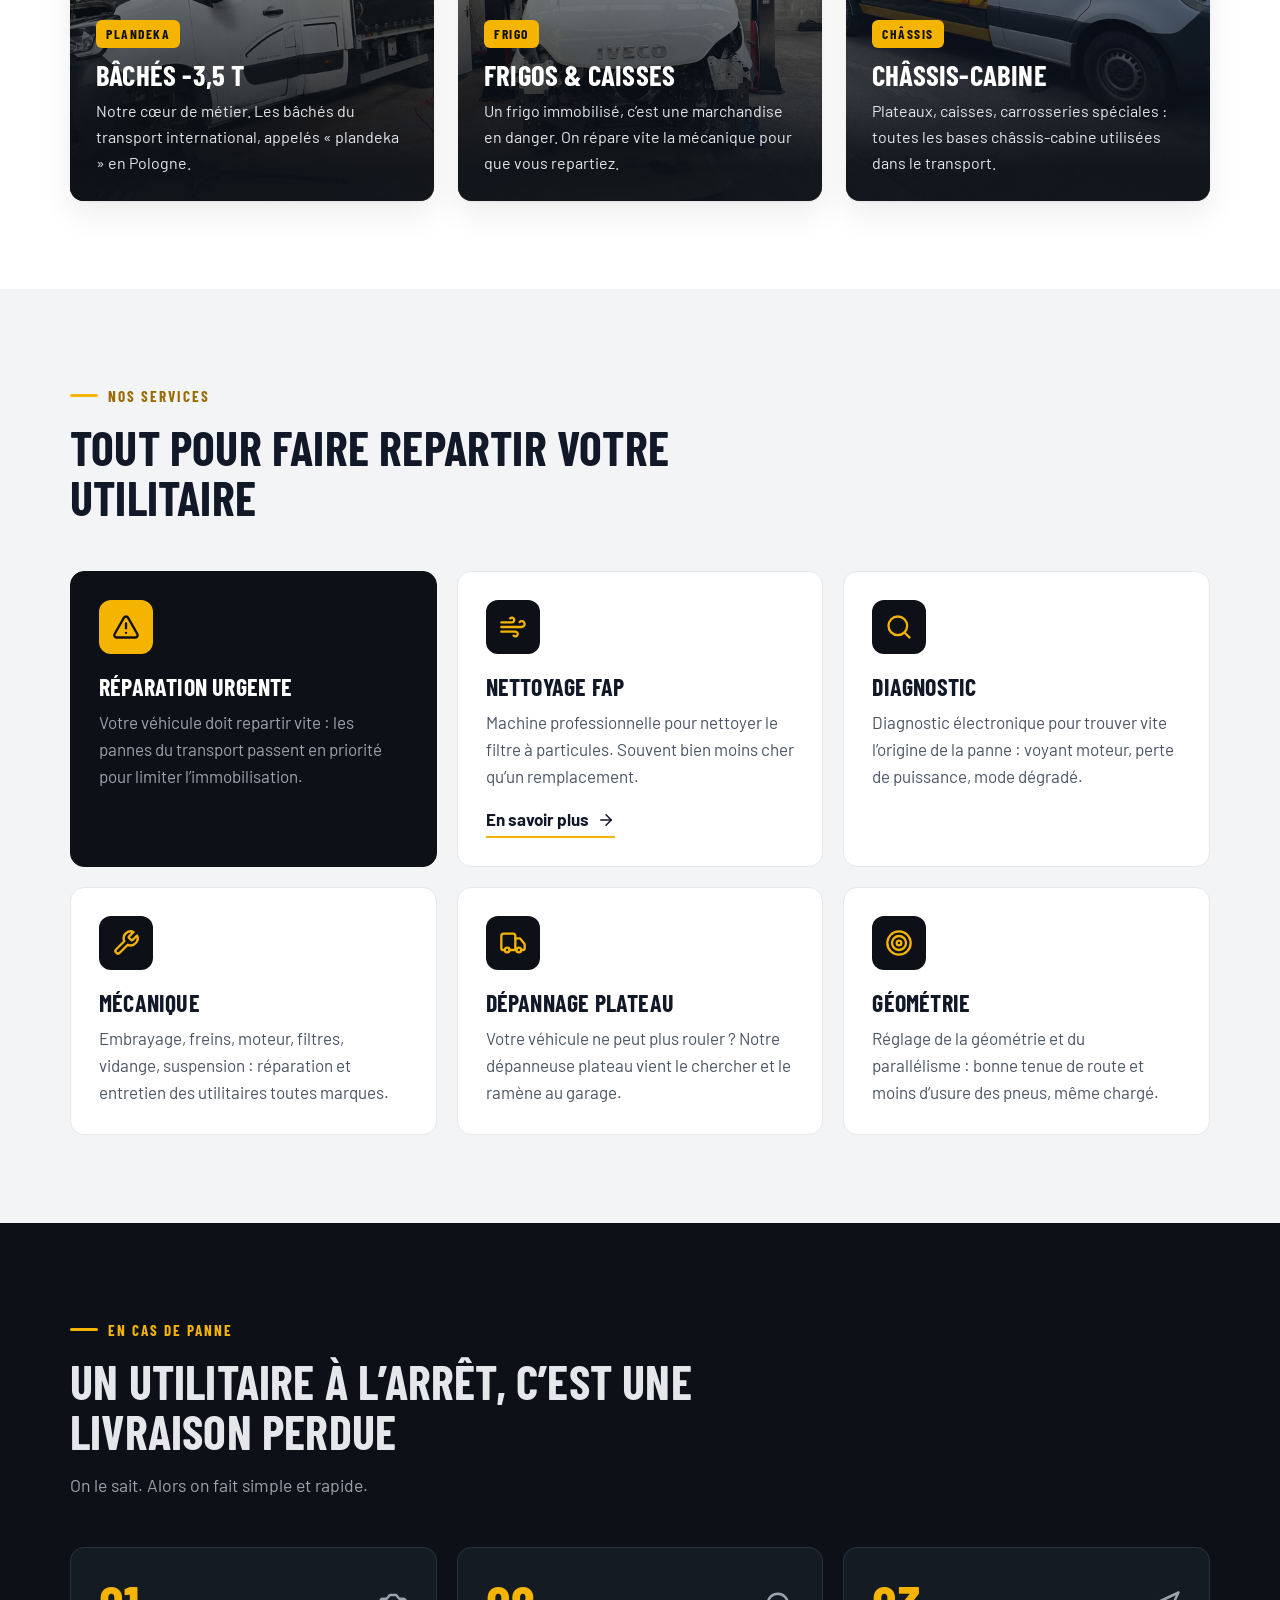
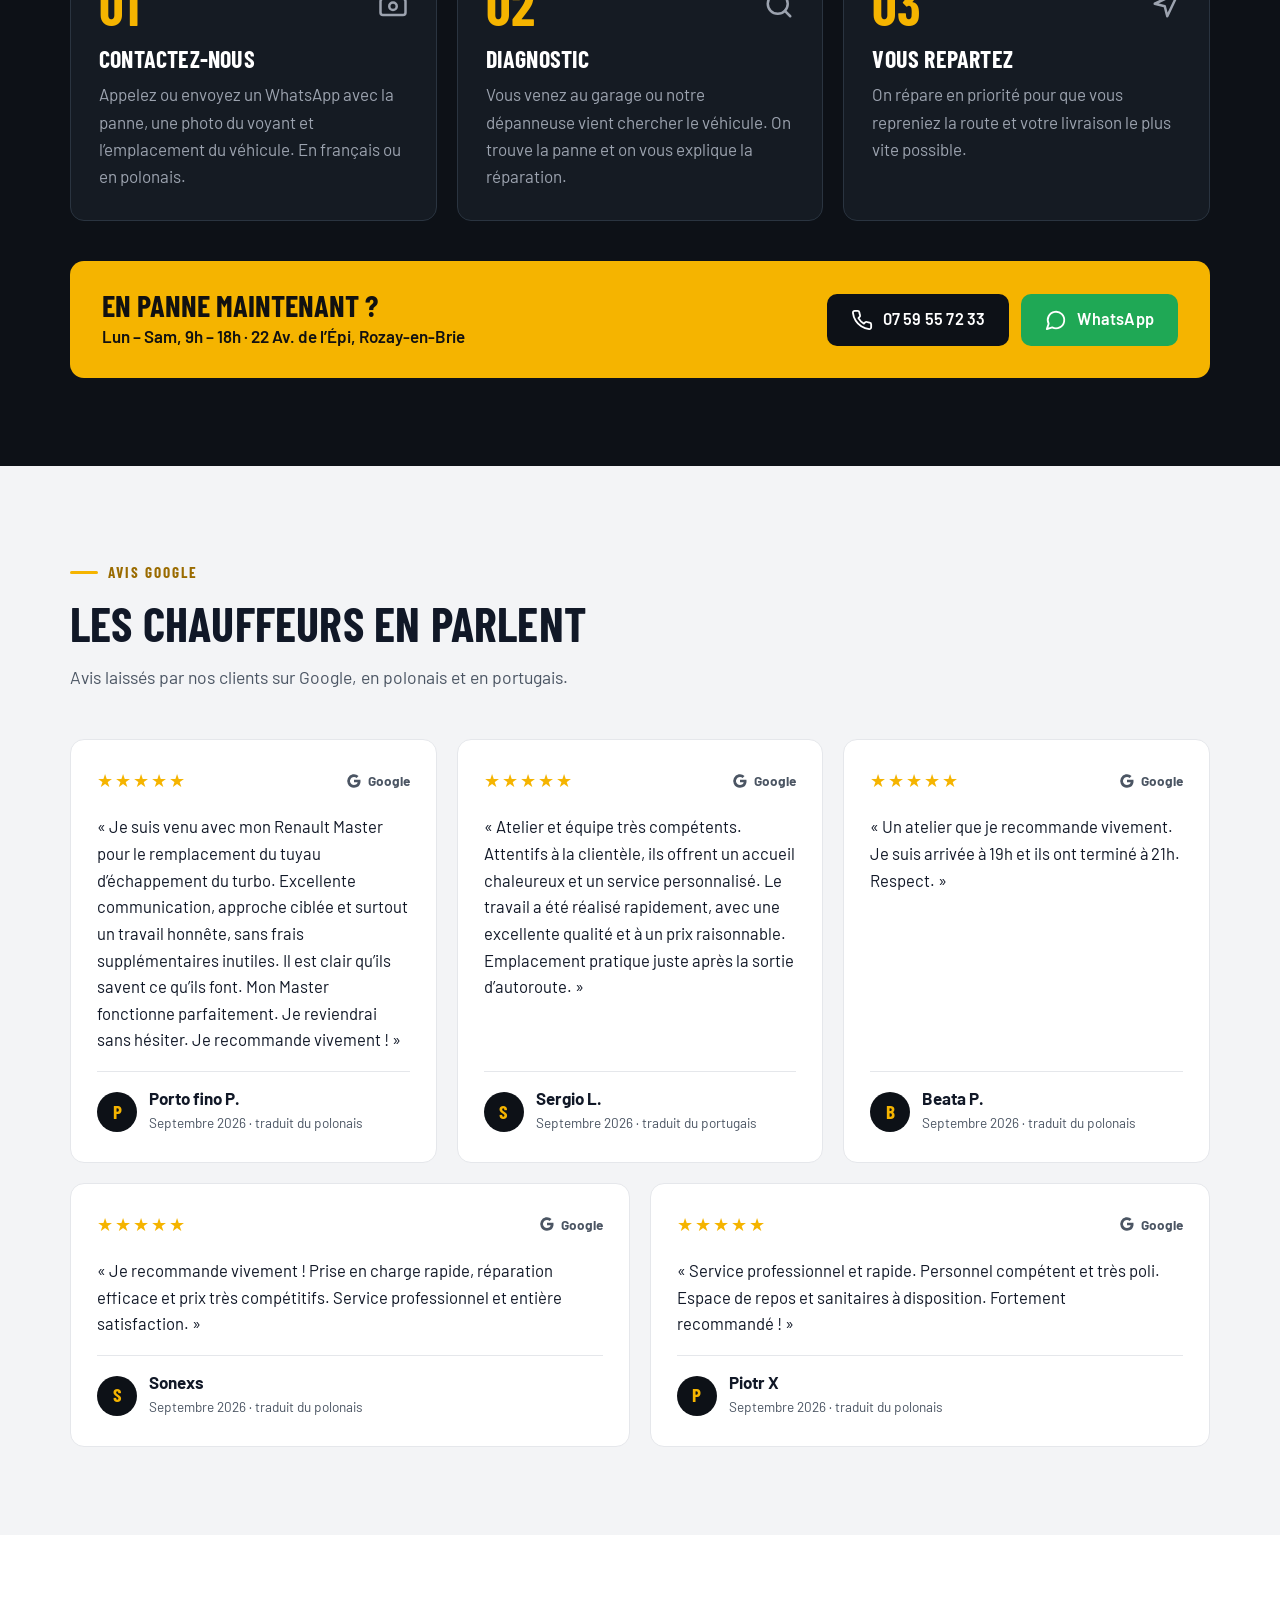
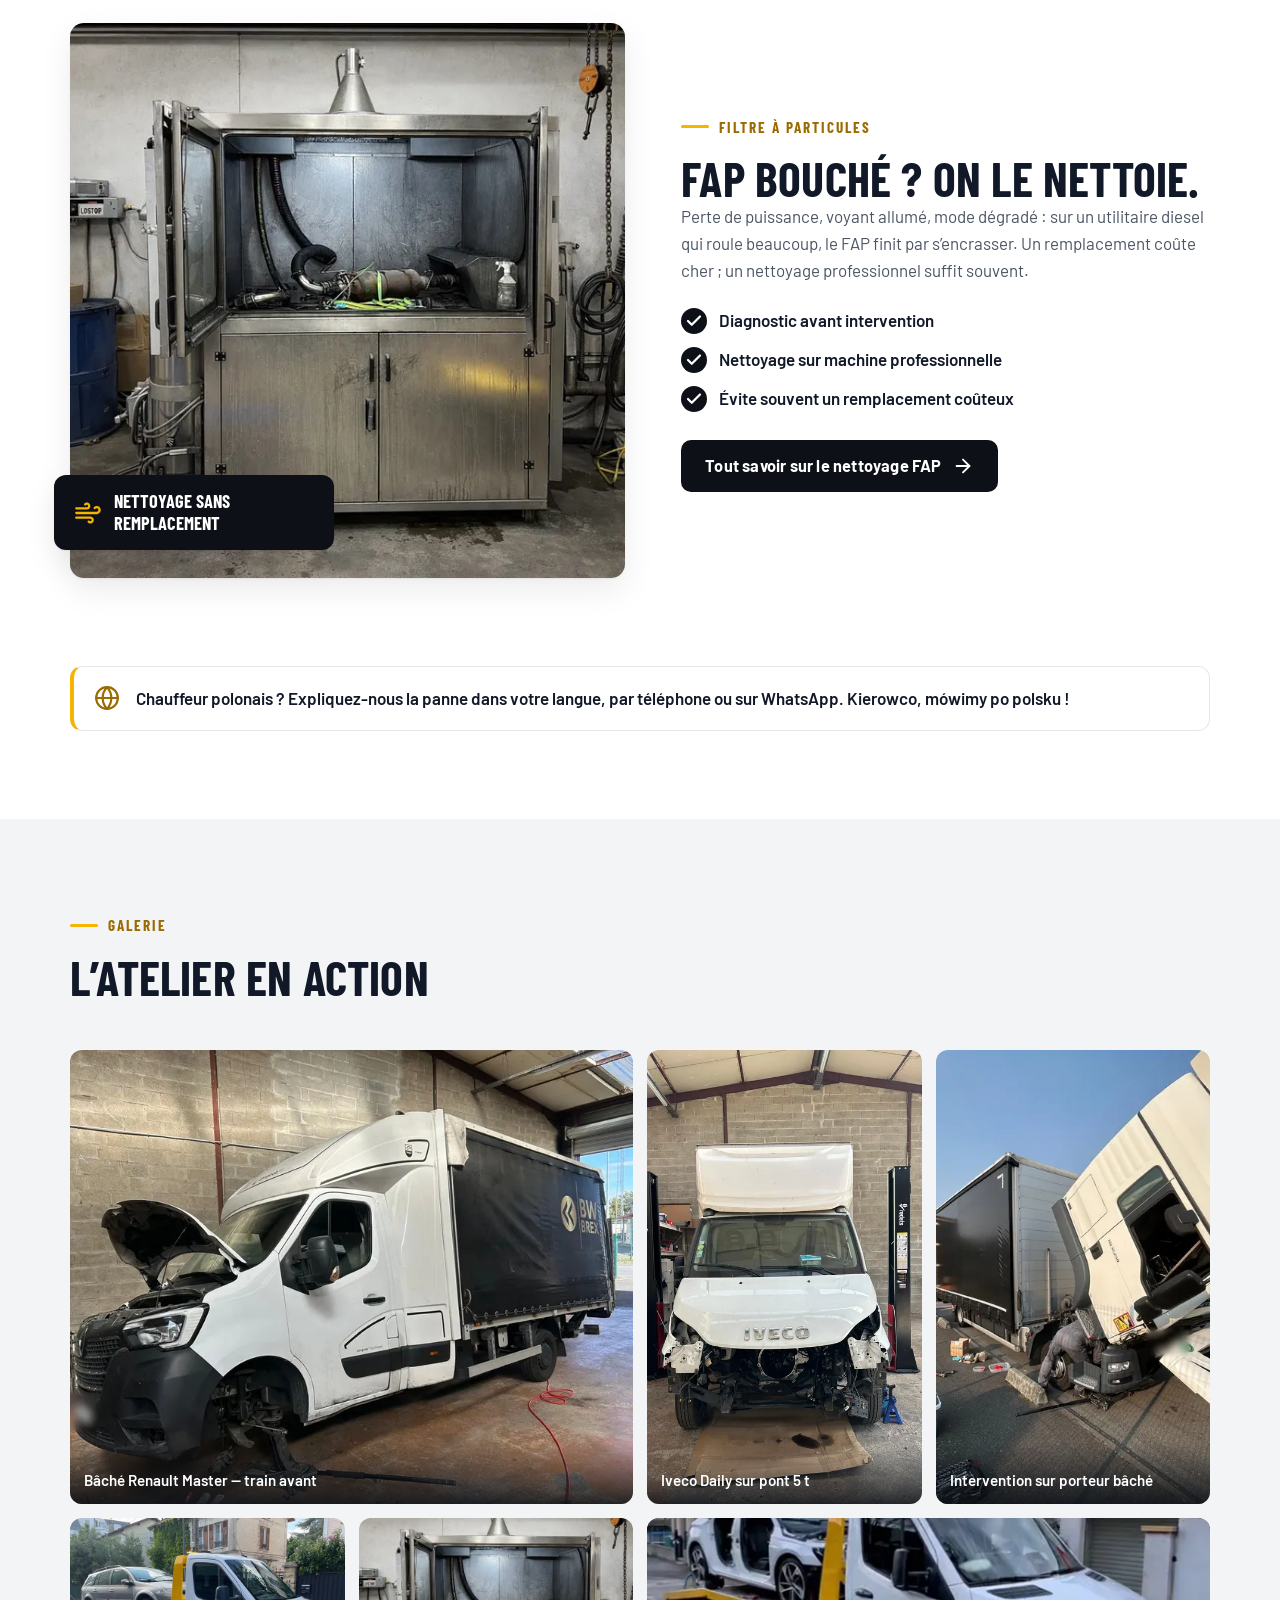
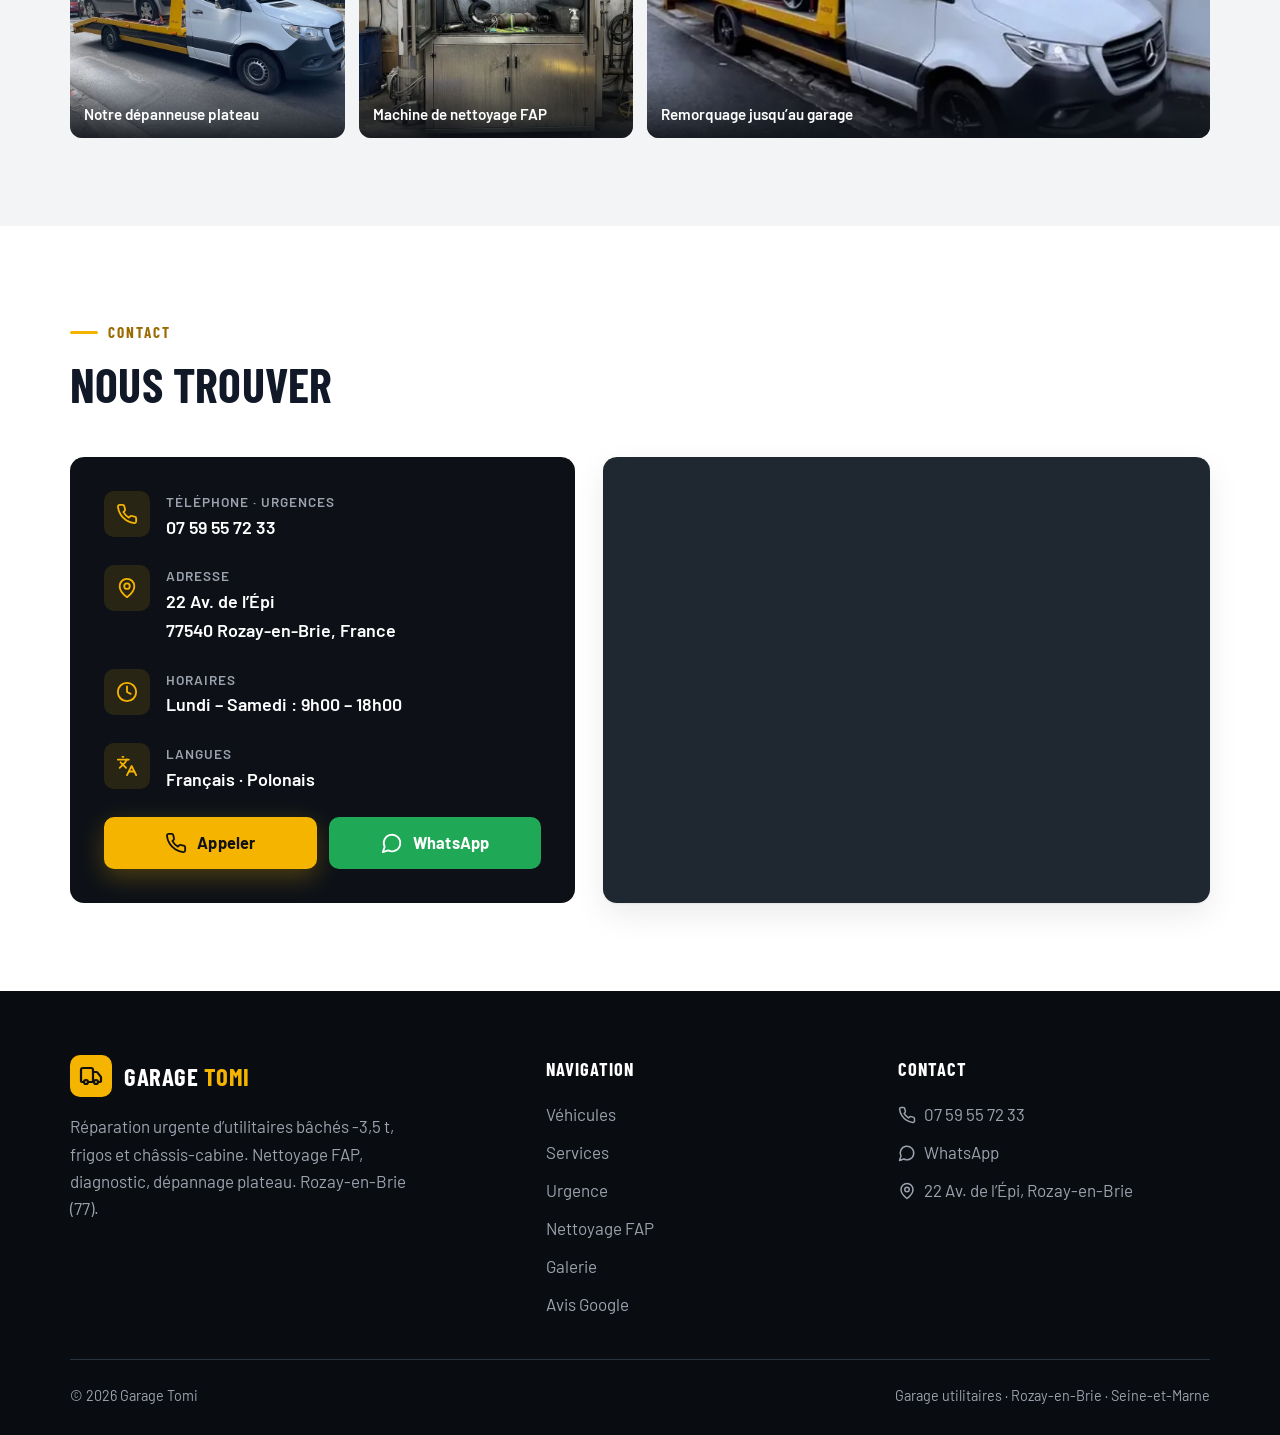
==== commit a253b3bb: "Refonte complète du site : design pro, photos réelles, avis Google - Nouveau design (graphite + jaun" ====
--- a/avis.html
+++ b/avis.html
@@ -1,340 +1,15 @@
 <!DOCTYPE html>
 <html lang="fr">
-
 <head>
-
-<meta charset="UTF-8">
-<meta name="viewport" content="width=device-width, initial-scale=1.0">
-
-<title>Garage Tomi - Avis</title>
-
-<meta name="description" content="Découvrez les avis des clients du Garage Tomi.">
-
-<link rel="stylesheet" href="style.css">
-
+  <meta charset="UTF-8" />
+  <meta name="viewport" content="width=device-width, initial-scale=1" />
+  <title>Garage Tomi</title>
+  <meta name="robots" content="noindex" />
+  <link rel="canonical" href="https://teo112345.github.io/Garaz-tomi/index.html#avis" />
+  <meta http-equiv="refresh" content="0; url=index.html#avis" />
+  <script>location.replace("index.html#avis");</script>
 </head>
-
 <body>
-
-<!-- HEADER -->
-<header>
-
-<div class="container navbar">
-
-<a href="index.html" class="logo">Garage <span>Tomi</span></a>
-
-<div class="menu-toggle" id="menu-toggle">☰</div>
-
-<nav class="nav-links" id="nav-links">
-
-<a href="index.html" data-fr="Accueil" data-pl="Strona główna">Accueil</a>
-  
-<a href="fap.html" data-fr="Nettoyage Fap" data-pl="Czyszczenie Fap">Nettoyage Fap</a>
-
-<a href="service.html" data-fr="Services" data-pl="Usługi">Services</a>
-
-<a href="avis.html" class="active" data-fr="Avis" data-pl="Opinie">Avis</a>
-
-<a href="galerie.html" data-fr="Galerie" data-pl="Galeria">Galerie</a>
-
-<a href="contact.html" data-fr="Contact" data-pl="Kontakt">Contact</a>
-</nav>
-
-<div class="lang-switch">
-
-<button class="lang-btn" onclick="setLanguage('fr')">FR</button>
-
-<button class="lang-btn" onclick="setLanguage('pl')">PL</button>
-
-</div>
-
-</div>
-
-</header>
-
-<div class="menu-overlay" id="menu-overlay"></div>
-
-
-<!-- HERO -->
-<section class="page-banner">
-
-<div class="container">
-
-<h1
-data-fr="Avis clients"
-data-pl="Opinie klientów">
-
-Avis clients
-
-</h1>
-
-<p
-data-fr="La satisfaction de nos clients est notre priorité."
-data-pl="Zadowolenie klientów jest dla nas najważniejsze.">
-
-La satisfaction de nos clients est notre priorité.
-
-</p>
-
-</div>
-
-</section>
-
-
-<!-- AVIS -->
-<section>
-
-<div class="container">
-
-<h2
-class="section-title"
-data-fr="Ce que disent nos clients"
-data-pl="Co mówią nasi klienci">
-
-Ce que disent nos clients
-
-</h2>
-
-
-<div class="grid grid-3">
-
-
-<div class="card testimonial-card">
-
-<div class="stars">★★★★★</div>
-
-<p
-data-fr="Très bon garage. Travail rapide et propre, je recommande."
-data-pl="Bardzo dobry warsztat. Szybka i solidna praca, polecam.">
-
-Très bon garage. Travail rapide et propre, je recommande.
-
-</p>
-
-<div class="client-name">Karim</div>
-
-</div>
-
-
-<div class="card testimonial-card">
-
-<div class="stars">★★★★★</div>
-
-<p
-data-fr="Service professionnel et diagnostic précis. Très satisfait."
-data-pl="Profesjonalna obsługa i dokładna diagnoza. Jestem bardzo zadowolony.">
-
-Service professionnel et diagnostic précis. Très satisfait.
-
-</p>
-
-<div class="client-name">Marek</div>
-
-</div>
-
-
-<div class="card testimonial-card">
-
-<div class="stars">★★★★★</div>
-
-<p
-data-fr="Très bon accueil et travail sérieux. Je reviendrai."
-data-pl="Bardzo miła obsługa i solidna praca. Wrócę ponownie.">
-
-Très bon accueil et travail sérieux. Je reviendrai.
-
-</p>
-
-<div class="client-name">Sofia</div>
-
-</div>
-
-
-<div class="card testimonial-card">
-
-<div class="stars">★★★★★</div>
-
-<p
-data-fr="Nettoyage FAP efficace et prix correct. Merci !"
-data-pl="Skuteczne czyszczenie FAP i uczciwa cena. Dziękuję.">
-
-Nettoyage FAP efficace et prix correct. Merci !
-
-</p>
-
-<div class="client-name">Lucas</div>
-
-</div>
-
-
-<div class="card testimonial-card">
-
-<div class="stars">★★★★★</div>
-
-<p
-data-fr="Garage sérieux, bon conseil et réparation rapide."
-data-pl="Solidny warsztat, dobre doradztwo i szybka naprawa.">
-
-Garage sérieux, bon conseil et réparation rapide.
-
-</p>
-
-<div class="client-name">Anna</div>
-
-</div>
-
-
-<div class="card testimonial-card">
-
-<div class="stars">★★★★★</div>
-
-<p
-data-fr="Très satisfait du service mécanique et de la géométrie."
-data-pl="Jestem bardzo zadowolony z serwisu mechanicznego i geometrii.">
-
-Très satisfait du service mécanique et de la géométrie.
-
-</p>
-
-<div class="client-name">David</div>
-
-</div>
-
-
-</div>
-
-</div>
-
-</section>
-
-
-<!-- CTA -->
-<section class="cta">
-
-<div class="container">
-
-<h2
-data-fr="Vous souhaitez laisser un avis ?"
-data-pl="Chcesz zostawić opinię?">
-
-Vous souhaitez laisser un avis ?
-
-</h2>
-
-<p
-data-fr="Contactez-nous ou laissez votre avis après votre visite."
-data-pl="Skontaktuj się z nami lub zostaw opinię po wizycie.">
-
-Contactez-nous ou laissez votre avis après votre visite.
-
-</p>
-
-<a
-href="https://wa.me/33759557233"
-target="_blank"
-class="btn"
-data-fr="Nous contacter"
-data-pl="Skontaktuj się z nami">
-
-Nous contacter
-
-</a>
-
-</div>
-
-</section>
-
-
-<!-- FOOTER -->
-<footer>
-
-<div class="container">
-
-<div class="footer-grid">
-
-<div>
-
-<h3 class="footer-title">Garage Tomi</h3>
-
-<p
-data-fr="Garage spécialisé utilitaires bâchés -3,5 t : réparation urgente, mécanique et nettoyage FAP. Rozay-en-Brie (77)."
-            data-pl="Warsztat specjalizujący się w busach z plandeką do 3,5 t: pilne naprawy, mechanika i czyszczenie FAP. Rozay-en-Brie (77).">
-            Garage spécialisé utilitaires bâchés -3,5 t : réparation urgente, mécanique et nettoyage FAP. Rozay-en-Brie (77).
-
-</p>
-
-</div>
-
-
-<div>
-
-<h3
-class="footer-title"
-data-fr="Navigation"
-data-pl="Nawigacja">
-
-Navigation
-
-</h3>
-
-<div class="footer-links">
-
-<a href="index.html" data-fr="Accueil" data-pl="Strona główna">Accueil</a>
-<a href="service.html" data-fr="Services" data-pl="Usługi">Services</a>
-<a href="avis.html" data-fr="Avis" data-pl="Opinie">Avis</a>
-<a href="galerie.html" data-fr="Galerie" data-pl="Galeria">Galerie</a>
-<a href="contact.html" data-fr="Contact" data-pl="Kontakt">Contact</a>
-<a href="fap.html" data-fr="Nettoyage FAP" data-pl="Czyszczenie FAP">Nettoyage FAP</a></div>
-
-</div>
-
-
-<div>
-
-<h3
-class="footer-title"
-data-fr="Contact"
-data-pl="Kontakt">
-
-Contact
-
-</h3>
-
-<div class="footer-links">
-
-<a href="tel:+33759557233">📞 07 59 55 72 33</a>
-
-<a href="https://wa.me/33759557233" target="_blank">
-WhatsApp
-</a>
-
-</div>
-
-</div>
-
-</div>
-
-
-<div
-class="footer-bottom"
-data-fr="© 2026 Garage Tomi - Tous droits réservés."
-data-pl="© 2026 Garage Tomi - Wszelkie prawa zastrzeżone.">
-
-© 2026 Garage Tomi - Tous droits réservés.
-
-</div>
-
-</div>
-
-</footer>
-
-
-<a href="tel:+33759557233" class="floating-phone">
-📞
-</a>
-
-<script src="script.js"></script>
-
+  <p><a href="index.html#avis">Garage Tomi</a></p>
 </body>
-
 </html>
